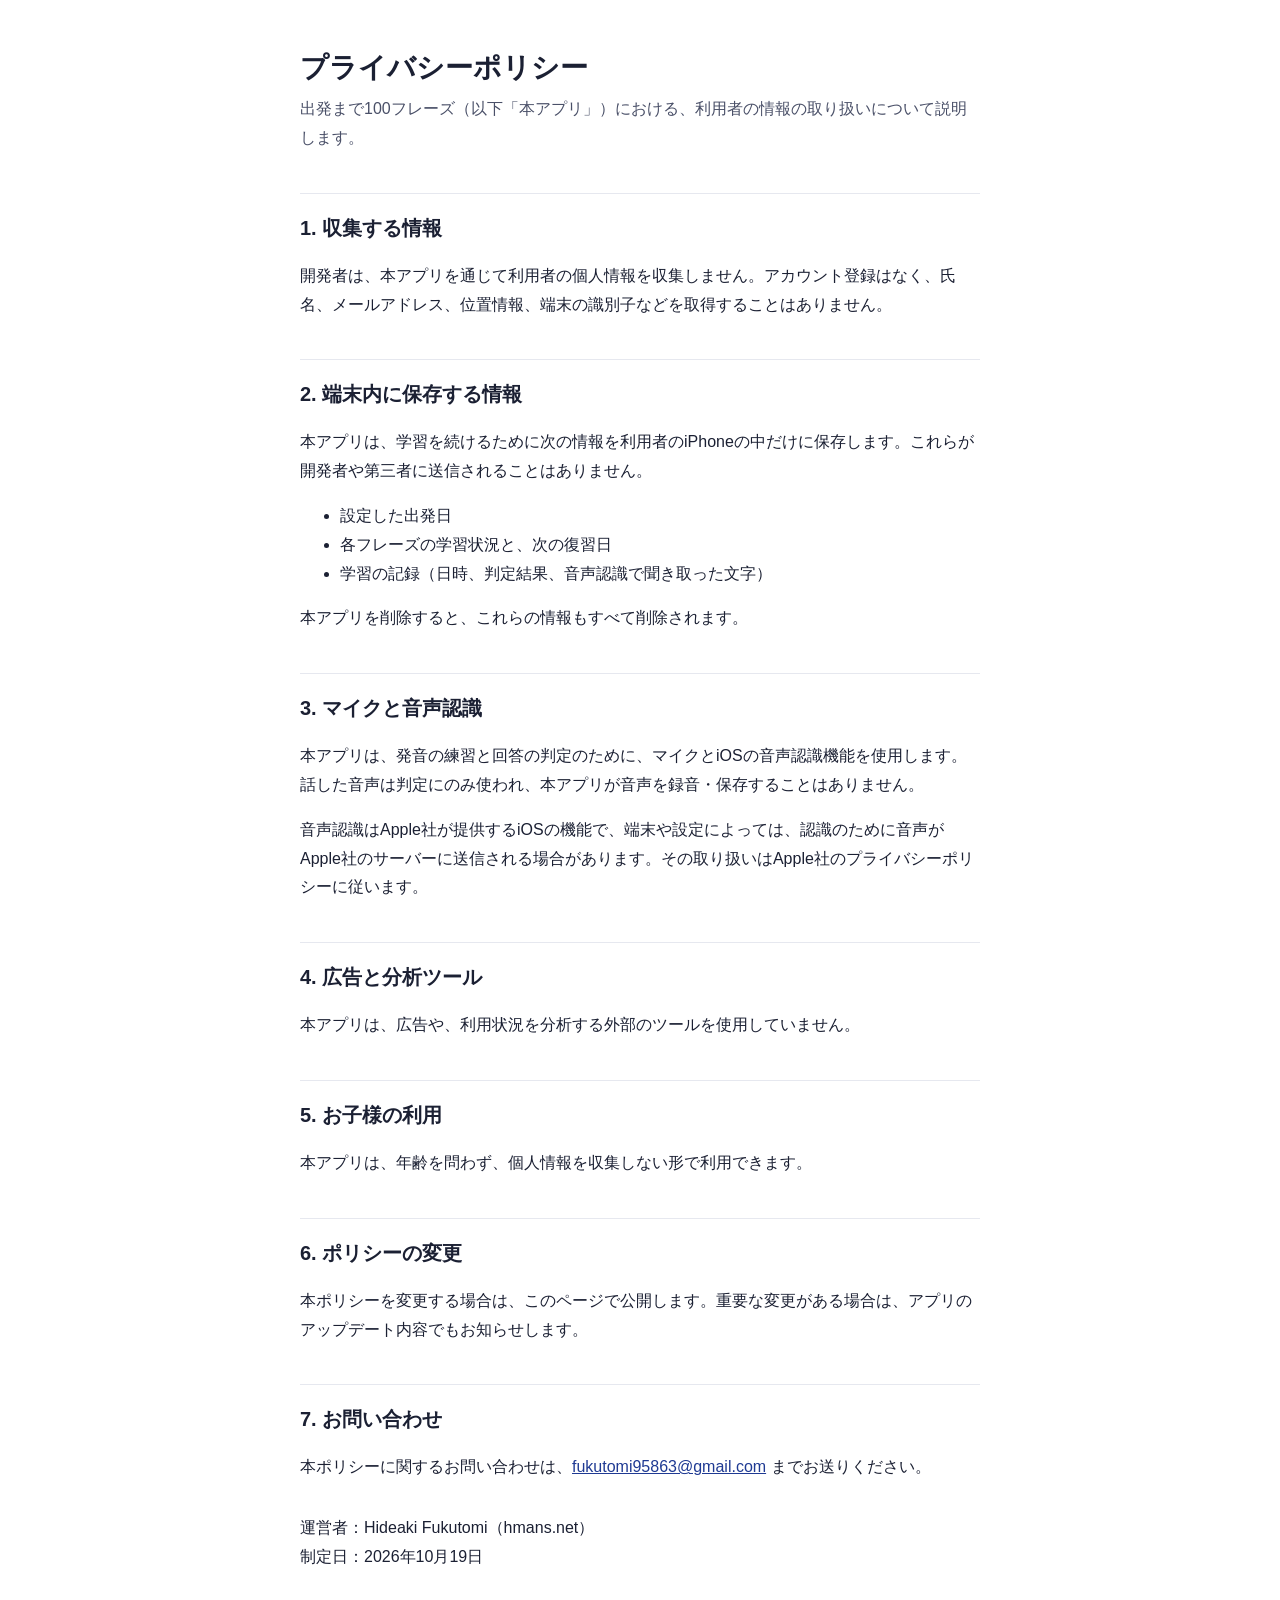
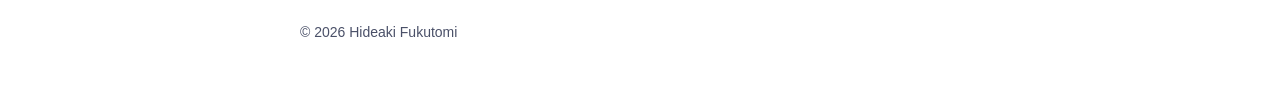
==== shuppatsu100/privacy.html @ 59665db5 "出発まで100フレーズのサポートページとプライバシーポリシー" ====
<!doctype html>
<html lang="ja">
<head>
<meta charset="utf-8">
<meta name="viewport" content="width=device-width, initial-scale=1">
<title>出発まで100フレーズ プライバシーポリシー</title>
<link rel="stylesheet" href="../style.css">
</head>
<body>
<main>
  <h1>プライバシーポリシー</h1>
  <p class="lead">出発まで100フレーズ（以下「本アプリ」）における、利用者の情報の取り扱いについて説明します。</p>

  <h2>1. 収集する情報</h2>
  <p>開発者は、本アプリを通じて利用者の個人情報を収集しません。アカウント登録はなく、氏名、メールアドレス、位置情報、端末の識別子などを取得することはありません。</p>

  <h2>2. 端末内に保存する情報</h2>
  <p>本アプリは、学習を続けるために次の情報を利用者のiPhoneの中だけに保存します。これらが開発者や第三者に送信されることはありません。</p>
  <ul>
    <li>設定した出発日</li>
    <li>各フレーズの学習状況と、次の復習日</li>
    <li>学習の記録（日時、判定結果、音声認識で聞き取った文字）</li>
  </ul>
  <p>本アプリを削除すると、これらの情報もすべて削除されます。</p>

  <h2>3. マイクと音声認識</h2>
  <p>本アプリは、発音の練習と回答の判定のために、マイクとiOSの音声認識機能を使用します。話した音声は判定にのみ使われ、本アプリが音声を録音・保存することはありません。</p>
  <p>音声認識はApple社が提供するiOSの機能で、端末や設定によっては、認識のために音声がApple社のサーバーに送信される場合があります。その取り扱いはApple社のプライバシーポリシーに従います。</p>

  <h2>4. 広告と分析ツール</h2>
  <p>本アプリは、広告や、利用状況を分析する外部のツールを使用していません。</p>

  <h2>5. お子様の利用</h2>
  <p>本アプリは、年齢を問わず、個人情報を収集しない形で利用できます。</p>

  <h2>6. ポリシーの変更</h2>
  <p>本ポリシーを変更する場合は、このページで公開します。重要な変更がある場合は、アプリのアップデート内容でもお知らせします。</p>

  <h2>7. お問い合わせ</h2>
  <p>本ポリシーに関するお問い合わせは、<a href="mailto:fukutomi95863@gmail.com">fukutomi95863@gmail.com</a> までお送りください。</p>

  <p style="margin-top:32px">運営者：Hideaki Fukutomi（hmans.net）<br>制定日：2026年10月19日</p>
  <footer>© 2026 Hideaki Fukutomi</footer>
</main>
</body>
</html>
---- style.css ----
:root{--bg:#ffffff;--text:#1B2033;--muted:#4A5068;--accent:#1F3A93;--line:#E6E8EF;--surface:#F5F6F9;color-scheme:light}
@media (prefers-color-scheme: dark){:root{--bg:#12151F;--text:#E9EBF2;--muted:#A7ADC0;--accent:#9DB2FF;--line:#2A2F40;--surface:#1B1F2C;color-scheme:dark}}
*{box-sizing:border-box}
body{margin:0;background:var(--bg);color:var(--text);font-family:-apple-system,BlinkMacSystemFont,"Hiragino Sans","Noto Sans JP",sans-serif;line-height:1.8}
main{max-width:720px;margin:0 auto;padding:48px 20px 64px}
h1{font-size:28px;line-height:1.4;margin:0 0 8px}
h2{font-size:20px;margin:40px 0 8px;padding-top:16px;border-top:1px solid var(--line)}
p,li{font-size:16px}
.lead{color:var(--muted);margin:0 0 24px}
.app{display:flex;gap:16px;align-items:center;margin-bottom:24px}
.app img{width:72px;height:72px;border-radius:16px}
.box{background:var(--surface);border-radius:12px;padding:16px 20px}
a{color:var(--accent)}
footer{color:var(--muted);font-size:14px;margin-top:48px}
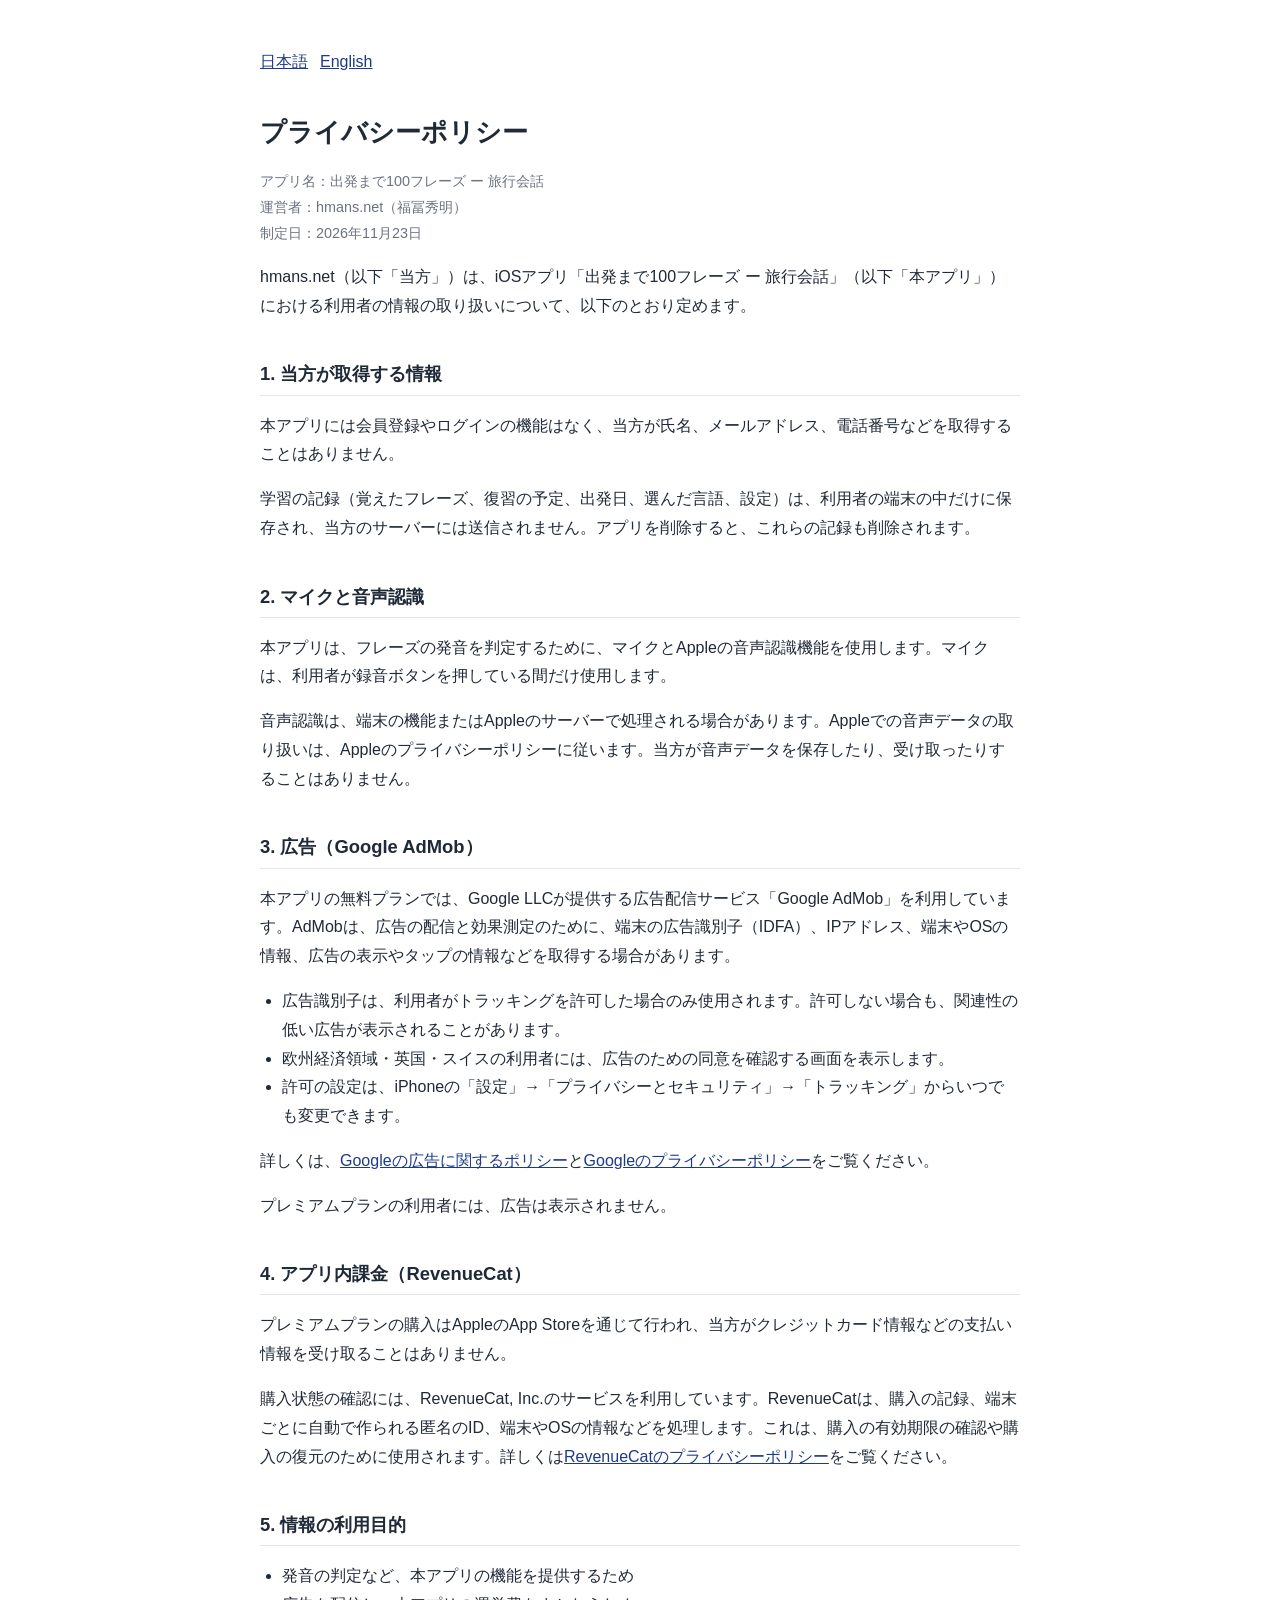
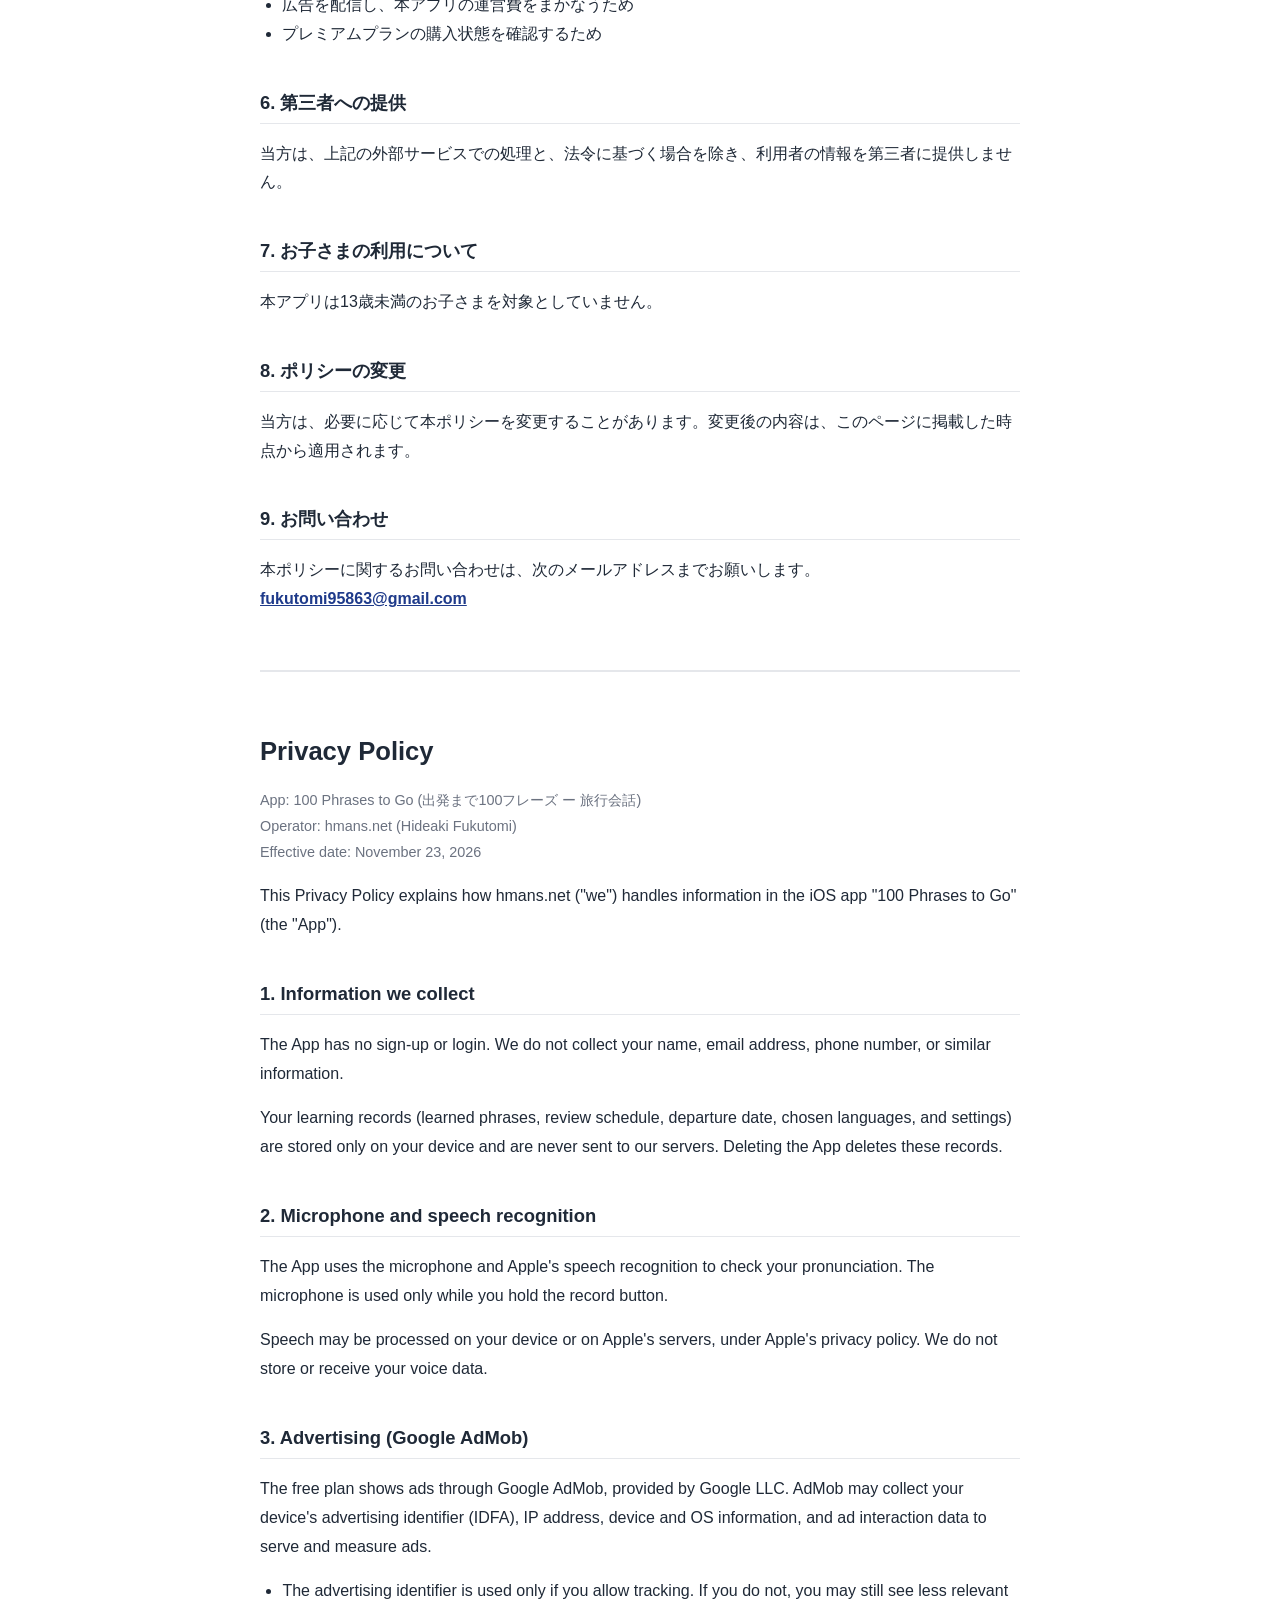
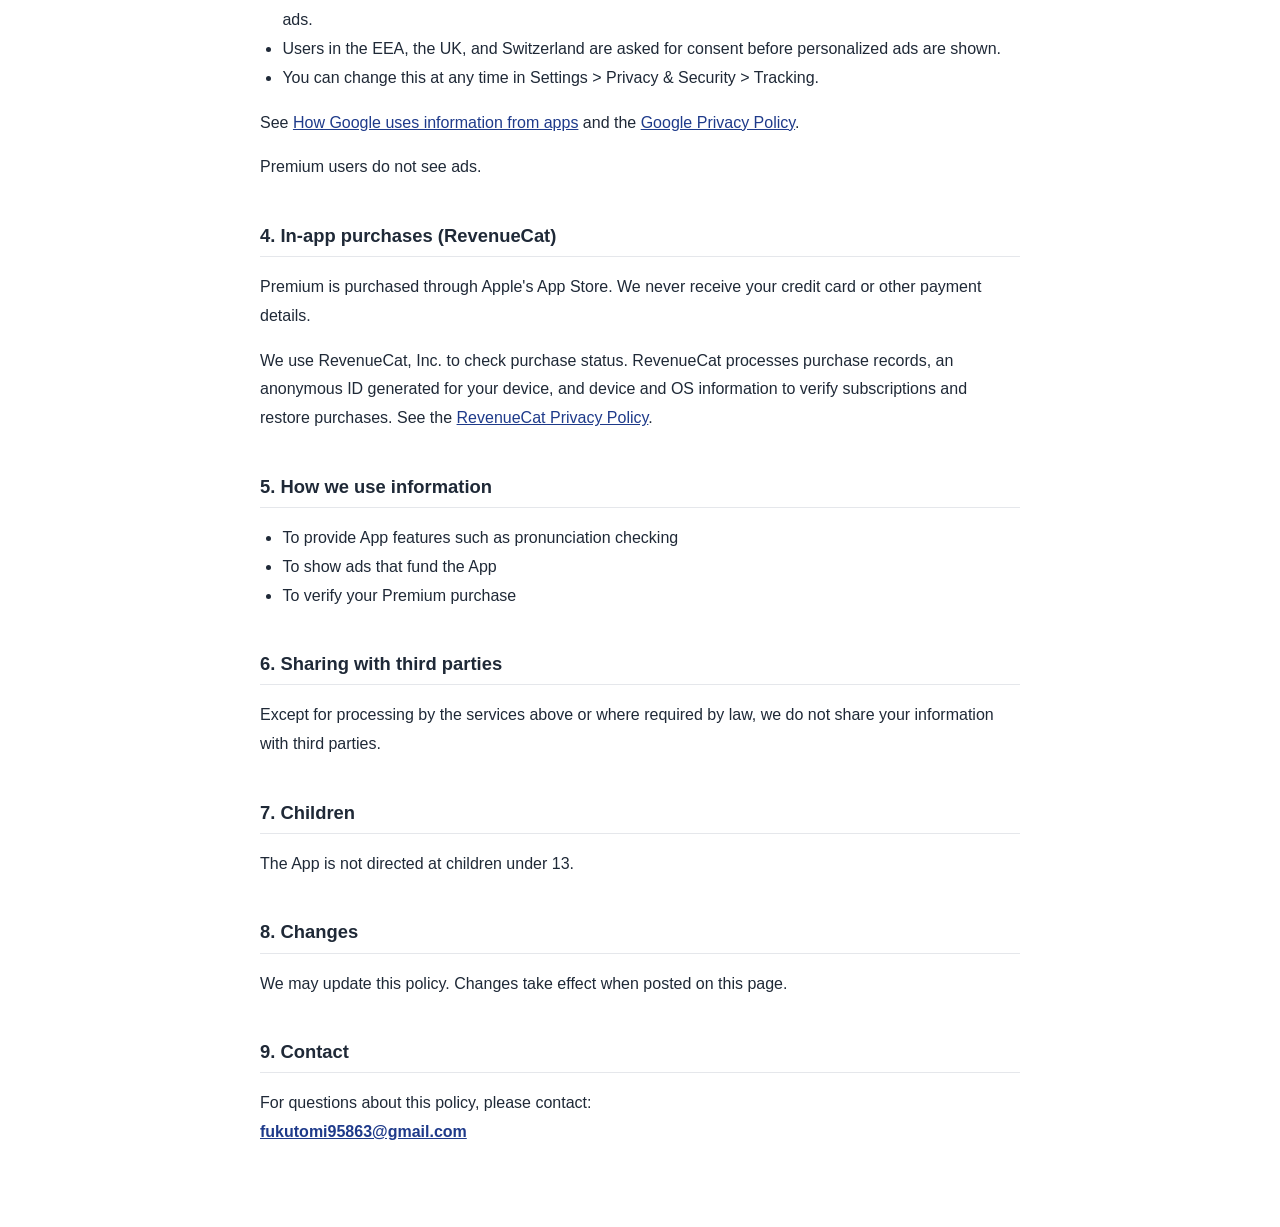
==== commit b0e193e7: "プライバシーポリシーを更新し、利用規約を追加（出発まで100フレーズ 1.1.0）" ====
--- a/shuppatsu100/privacy.html
+++ b/shuppatsu100/privacy.html
@@ -1,46 +1,124 @@
-<!doctype html>
+<!DOCTYPE html>
 <html lang="ja">
 <head>
 <meta charset="utf-8">
 <meta name="viewport" content="width=device-width, initial-scale=1">
-<title>出発まで100フレーズ プライバシーポリシー</title>
-<link rel="stylesheet" href="../style.css">
+<title>プライバシーポリシー / Privacy Policy | 出発まで100フレーズ</title>
+<style>
+  body { font-family: -apple-system, BlinkMacSystemFont, "Hiragino Sans", "Noto Sans JP", sans-serif; line-height: 1.8; color: #1f2937; max-width: 760px; margin: 0 auto; padding: 32px 20px 64px; }
+  h1 { font-size: 1.6rem; margin-bottom: 4px; }
+  h2 { font-size: 1.15rem; margin-top: 2em; border-bottom: 1px solid #e5e7eb; padding-bottom: 4px; }
+  .meta { color: #6b7280; font-size: 0.9rem; }
+  .lang-switch { margin: 16px 0 32px; }
+  .lang-switch a { margin-right: 12px; }
+  hr { margin: 56px 0; border: none; border-top: 2px solid #e5e7eb; }
+  ul { padding-left: 1.4em; }
+  a { color: #1e3a8a; }
+</style>
 </head>
 <body>
-<main>
-  <h1>プライバシーポリシー</h1>
-  <p class="lead">出発まで100フレーズ（以下「本アプリ」）における、利用者の情報の取り扱いについて説明します。</p>
 
-  <h2>1. 収集する情報</h2>
-  <p>開発者は、本アプリを通じて利用者の個人情報を収集しません。アカウント登録はなく、氏名、メールアドレス、位置情報、端末の識別子などを取得することはありません。</p>
+<nav class="lang-switch"><a href="#ja">日本語</a><a href="#en">English</a></nav>
 
-  <h2>2. 端末内に保存する情報</h2>
-  <p>本アプリは、学習を続けるために次の情報を利用者のiPhoneの中だけに保存します。これらが開発者や第三者に送信されることはありません。</p>
-  <ul>
-    <li>設定した出発日</li>
-    <li>各フレーズの学習状況と、次の復習日</li>
-    <li>学習の記録（日時、判定結果、音声認識で聞き取った文字）</li>
-  </ul>
-  <p>本アプリを削除すると、これらの情報もすべて削除されます。</p>
+<section id="ja">
+<h1>プライバシーポリシー</h1>
+<p class="meta">アプリ名：出発まで100フレーズ ー 旅行会話<br>運営者：hmans.net（福冨秀明）<br>制定日：2026年11月23日</p>
 
-  <h2>3. マイクと音声認識</h2>
-  <p>本アプリは、発音の練習と回答の判定のために、マイクとiOSの音声認識機能を使用します。話した音声は判定にのみ使われ、本アプリが音声を録音・保存することはありません。</p>
-  <p>音声認識はApple社が提供するiOSの機能で、端末や設定によっては、認識のために音声がApple社のサーバーに送信される場合があります。その取り扱いはApple社のプライバシーポリシーに従います。</p>
+<p>hmans.net（以下「当方」）は、iOSアプリ「出発まで100フレーズ ー 旅行会話」（以下「本アプリ」）における利用者の情報の取り扱いについて、以下のとおり定めます。</p>
 
-  <h2>4. 広告と分析ツール</h2>
-  <p>本アプリは、広告や、利用状況を分析する外部のツールを使用していません。</p>
+<h2>1. 当方が取得する情報</h2>
+<p>本アプリには会員登録やログインの機能はなく、当方が氏名、メールアドレス、電話番号などを取得することはありません。</p>
+<p>学習の記録（覚えたフレーズ、復習の予定、出発日、選んだ言語、設定）は、利用者の端末の中だけに保存され、当方のサーバーには送信されません。アプリを削除すると、これらの記録も削除されます。</p>
 
-  <h2>5. お子様の利用</h2>
-  <p>本アプリは、年齢を問わず、個人情報を収集しない形で利用できます。</p>
+<h2>2. マイクと音声認識</h2>
+<p>本アプリは、フレーズの発音を判定するために、マイクとAppleの音声認識機能を使用します。マイクは、利用者が録音ボタンを押している間だけ使用します。</p>
+<p>音声認識は、端末の機能またはAppleのサーバーで処理される場合があります。Appleでの音声データの取り扱いは、Appleのプライバシーポリシーに従います。当方が音声データを保存したり、受け取ったりすることはありません。</p>
 
-  <h2>6. ポリシーの変更</h2>
-  <p>本ポリシーを変更する場合は、このページで公開します。重要な変更がある場合は、アプリのアップデート内容でもお知らせします。</p>
+<h2>3. 広告（Google AdMob）</h2>
+<p>本アプリの無料プランでは、Google LLCが提供する広告配信サービス「Google AdMob」を利用しています。AdMobは、広告の配信と効果測定のために、端末の広告識別子（IDFA）、IPアドレス、端末やOSの情報、広告の表示やタップの情報などを取得する場合があります。</p>
+<ul>
+  <li>広告識別子は、利用者がトラッキングを許可した場合のみ使用されます。許可しない場合も、関連性の低い広告が表示されることがあります。</li>
+  <li>欧州経済領域・英国・スイスの利用者には、広告のための同意を確認する画面を表示します。</li>
+  <li>許可の設定は、iPhoneの「設定」→「プライバシーとセキュリティ」→「トラッキング」からいつでも変更できます。</li>
+</ul>
+<p>詳しくは、<a href="https://policies.google.com/technologies/ads?hl=ja" target="_blank" rel="noopener">Googleの広告に関するポリシー</a>と<a href="https://policies.google.com/privacy?hl=ja" target="_blank" rel="noopener">Googleのプライバシーポリシー</a>をご覧ください。</p>
+<p>プレミアムプランの利用者には、広告は表示されません。</p>
 
-  <h2>7. お問い合わせ</h2>
-  <p>本ポリシーに関するお問い合わせは、<a href="mailto:fukutomi95863@gmail.com">fukutomi95863@gmail.com</a> までお送りください。</p>
+<h2>4. アプリ内課金（RevenueCat）</h2>
+<p>プレミアムプランの購入はAppleのApp Storeを通じて行われ、当方がクレジットカード情報などの支払い情報を受け取ることはありません。</p>
+<p>購入状態の確認には、RevenueCat, Inc.のサービスを利用しています。RevenueCatは、購入の記録、端末ごとに自動で作られる匿名のID、端末やOSの情報などを処理します。これは、購入の有効期限の確認や購入の復元のために使用されます。詳しくは<a href="https://www.revenuecat.com/privacy/" target="_blank" rel="noopener">RevenueCatのプライバシーポリシー</a>をご覧ください。</p>
 
-  <p style="margin-top:32px">運営者：Hideaki Fukutomi（hmans.net）<br>制定日：2026年10月19日</p>
-  <footer>© 2026 Hideaki Fukutomi</footer>
-</main>
+<h2>5. 情報の利用目的</h2>
+<ul>
+  <li>発音の判定など、本アプリの機能を提供するため</li>
+  <li>広告を配信し、本アプリの運営費をまかなうため</li>
+  <li>プレミアムプランの購入状態を確認するため</li>
+</ul>
+
+<h2>6. 第三者への提供</h2>
+<p>当方は、上記の外部サービスでの処理と、法令に基づく場合を除き、利用者の情報を第三者に提供しません。</p>
+
+<h2>7. お子さまの利用について</h2>
+<p>本アプリは13歳未満のお子さまを対象としていません。</p>
+
+<h2>8. ポリシーの変更</h2>
+<p>当方は、必要に応じて本ポリシーを変更することがあります。変更後の内容は、このページに掲載した時点から適用されます。</p>
+
+<h2>9. お問い合わせ</h2>
+<p>本ポリシーに関するお問い合わせは、次のメールアドレスまでお願いします。<br>
+<strong><a href="mailto:fukutomi95863@gmail.com">fukutomi95863@gmail.com</a></strong></p>
+</section>
+
+<hr>
+
+<section id="en" lang="en">
+<h1>Privacy Policy</h1>
+<p class="meta">App: 100 Phrases to Go (出発まで100フレーズ ー 旅行会話)<br>Operator: hmans.net (Hideaki Fukutomi)<br>Effective date: November 23, 2026</p>
+
+<p>This Privacy Policy explains how hmans.net ("we") handles information in the iOS app "100 Phrases to Go" (the "App").</p>
+
+<h2>1. Information we collect</h2>
+<p>The App has no sign-up or login. We do not collect your name, email address, phone number, or similar information.</p>
+<p>Your learning records (learned phrases, review schedule, departure date, chosen languages, and settings) are stored only on your device and are never sent to our servers. Deleting the App deletes these records.</p>
+
+<h2>2. Microphone and speech recognition</h2>
+<p>The App uses the microphone and Apple's speech recognition to check your pronunciation. The microphone is used only while you hold the record button.</p>
+<p>Speech may be processed on your device or on Apple's servers, under Apple's privacy policy. We do not store or receive your voice data.</p>
+
+<h2>3. Advertising (Google AdMob)</h2>
+<p>The free plan shows ads through Google AdMob, provided by Google LLC. AdMob may collect your device's advertising identifier (IDFA), IP address, device and OS information, and ad interaction data to serve and measure ads.</p>
+<ul>
+  <li>The advertising identifier is used only if you allow tracking. If you do not, you may still see less relevant ads.</li>
+  <li>Users in the EEA, the UK, and Switzerland are asked for consent before personalized ads are shown.</li>
+  <li>You can change this at any time in Settings &gt; Privacy &amp; Security &gt; Tracking.</li>
+</ul>
+<p>See <a href="https://policies.google.com/technologies/ads" target="_blank" rel="noopener">How Google uses information from apps</a> and the <a href="https://policies.google.com/privacy" target="_blank" rel="noopener">Google Privacy Policy</a>.</p>
+<p>Premium users do not see ads.</p>
+
+<h2>4. In-app purchases (RevenueCat)</h2>
+<p>Premium is purchased through Apple's App Store. We never receive your credit card or other payment details.</p>
+<p>We use RevenueCat, Inc. to check purchase status. RevenueCat processes purchase records, an anonymous ID generated for your device, and device and OS information to verify subscriptions and restore purchases. See the <a href="https://www.revenuecat.com/privacy/" target="_blank" rel="noopener">RevenueCat Privacy Policy</a>.</p>
+
+<h2>5. How we use information</h2>
+<ul>
+  <li>To provide App features such as pronunciation checking</li>
+  <li>To show ads that fund the App</li>
+  <li>To verify your Premium purchase</li>
+</ul>
+
+<h2>6. Sharing with third parties</h2>
+<p>Except for processing by the services above or where required by law, we do not share your information with third parties.</p>
+
+<h2>7. Children</h2>
+<p>The App is not directed at children under 13.</p>
+
+<h2>8. Changes</h2>
+<p>We may update this policy. Changes take effect when posted on this page.</p>
+
+<h2>9. Contact</h2>
+<p>For questions about this policy, please contact:<br>
+<strong><a href="mailto:fukutomi95863@gmail.com">fukutomi95863@gmail.com</a></strong></p>
+</section>
+
 </body>
 </html>
